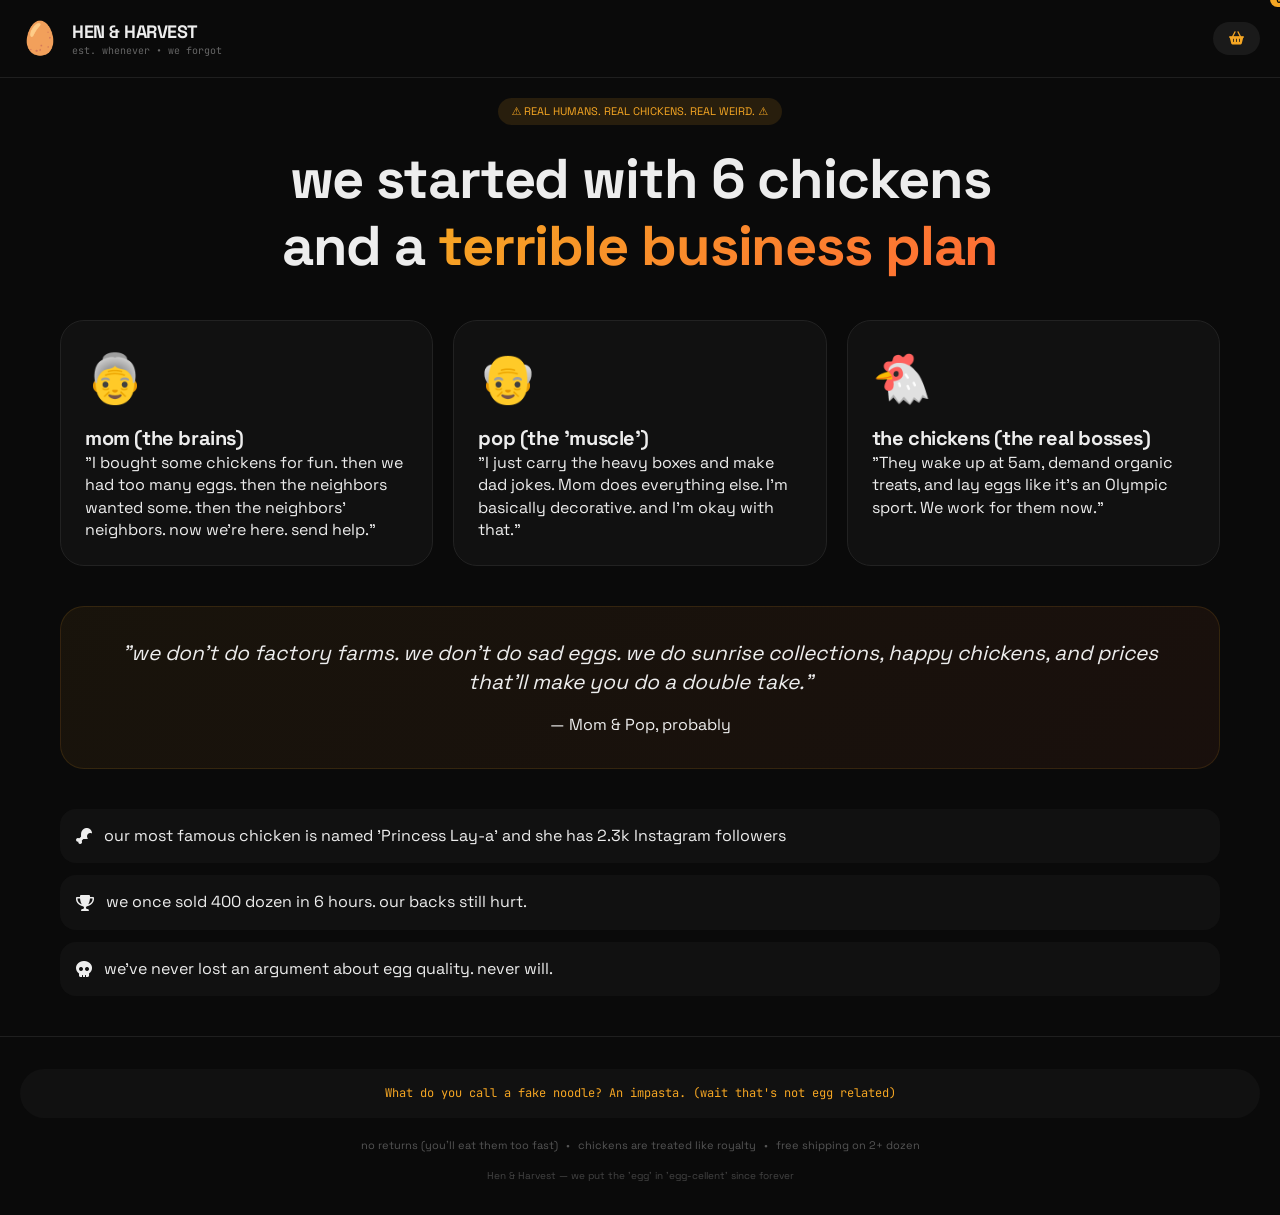
==== about.html @ dfcec2c1 "new interface, added lazy loading, new pages: contact, about-us, checkout" ====
<!DOCTYPE html>
<html lang="en">
<head>
  <meta charset="UTF-8">
  <meta name="viewport" content="width=device-width, initial-scale=1.0, viewport-fit=cover">
  <title>Hen & Harvest | our unhinged origin story</title>
  <link href="https://fonts.googleapis.com/css2?family=Space+Grotesk:wght@400;500;600;700&family=JetBrains+Mono:wght@400;600&display=swap" rel="stylesheet">
  <link rel="stylesheet" href="https://cdnjs.cloudflare.com/ajax/libs/font-awesome/6.0.0-beta3/css/all.min.css">
  <link rel="stylesheet" href="styles.css">
</head>
<body>
  <div class="bottom-nav">
    <a href="index.html" class="nav-item"><i class="fas fa-home"></i><span>eggs</span></a>
    <a href="about.html" class="nav-item active"><i class="fas fa-face-grin-tongue-squint"></i><span>story</span></a>
    <button class="nav-item cart-trigger" id="mobileCartTrigger"><i class="fas fa-basket-shopping"></i><span>cart</span><span class="cart-badge" id="mobileCartBadge">0</span></button>
    <a href="contact.html" class="nav-item"><i class="fas fa-message"></i><span>cluck</span></a>
  </div>

  <div class="header">
    <div class="logo-tag"><span class="logo-icon">🥚</span><div><div class="logo">HEN & HARVEST</div><div class="tagline">est. whenever • we forgot</div></div></div>
    <button class="cart-trigger desktop-cart-btn" id="desktopCartTrigger"><i class="fas fa-basket-shopping"></i><span class="cart-badge" id="desktopCartBadge">0</span></button>
  </div>

  <div class="about-container">
    <div class="about-hero">
      <div class="about-badge">⚠️ REAL HUMANS. REAL CHICKENS. REAL WEIRD. ⚠️</div>
      <h1>we started with 6 chickens<br>and a <span class="gradient-text">terrible business plan</span></h1>
    </div>

    <div class="story-grid">
      <div class="story-card">
        <div class="story-icon">👵</div>
        <h3>mom (the brains)</h3>
        <p>"I bought some chickens for fun. then we had too many eggs. then the neighbors wanted some. then the neighbors' neighbors. now we're here. send help."</p>
      </div>

      <div class="story-card">
        <div class="story-icon">👴</div>
        <h3>pop (the 'muscle')</h3>
        <p>"I just carry the heavy boxes and make dad jokes. Mom does everything else. I'm basically decorative. and I'm okay with that."</p>
      </div>

      <div class="story-card">
        <div class="story-icon">🐔</div>
        <h3>the chickens (the real bosses)</h3>
        <p>"They wake up at 5am, demand organic treats, and lay eggs like it's an Olympic sport. We work for them now."</p>
      </div>
    </div>

    <div class="manifesto">
      <div class="manifesto-quote">"we don't do factory farms. we don't do sad eggs. we do sunrise collections, happy chickens, and prices that'll make you do a double take."</div>
      <div class="manifesto-sign">— Mom & Pop, probably</div>
    </div>

    <div class="fun-section">
      <div class="fun-fact">
        <i class="fas fa-drumstick-bite"></i>
        <span>our most famous chicken is named 'Princess Lay-a' and she has 2.3k Instagram followers</span>
      </div>
      <div class="fun-fact">
        <i class="fas fa-trophy"></i>
        <span>we once sold 400 dozen in 6 hours. our backs still hurt.</span>
      </div>
      <div class="fun-fact">
        <i class="fas fa-skull"></i>
        <span>we've never lost an argument about egg quality. never will.</span>
      </div>
    </div>
  </div>

  <div class="footer">
    <div class="footer-joke" id="dadJoke">loading dad joke...</div>
    <div class="footer-links"><span>no returns (you'll eat them too fast)</span><span>•</span><span>chickens are treated like royalty</span><span>•</span><span>free shipping on 2+ dozen</span></div>
    <div class="copyright">Hen & Harvest — we put the 'egg' in 'egg-cellent' since forever</div>
  </div>

  <div class="cart-drawer" id="cartDrawer">
    <div class="cart-overlay" id="cartOverlay"></div>
    <div class="cart-content"><div class="cart-header"><h3><i class="fas fa-basket-shopping"></i> your egg basket</h3><button class="cart-close" id="closeCartBtn">&times;</button></div><div class="cart-items-list" id="cartItemsList"><div class="empty-cart">🐔 basket empty.</div></div><div class="cart-footer"><div class="cart-total" id="cartTotal">$0.00</div><a href="checkout.html" class="checkout-button">checkout →</a></div></div>
  </div>

  <script src="script.js"></script>
</body>
</html>
---- styles.css ----
/* RESET - everything starts here */
* {
  margin: 0;
  padding: 0;
  box-sizing: border-box;
}

body {
  font-family: 'Space Grotesk', system-ui, -apple-system, sans-serif;
  background: #0a0a0a;
  color: #ededed;
  padding-bottom: 70px;
  line-height: 1.4;
}

/* TYPOGRAPHY SYSTEM - one font to rule them all */
h1, h2, h3, h4, .logo {
  font-family: 'Space Grotesk', sans-serif;
  font-weight: 700;
  letter-spacing: -0.02em;
}

h1 { font-size: clamp(2rem, 8vw, 3.5rem); line-height: 1.2; }
h2 { font-size: clamp(1.5rem, 6vw, 2rem); }
h3 { font-size: 1.25rem; }

/* BOTTOM NAVIGATION - mobile first */
.bottom-nav {
  position: fixed;
  bottom: 0;
  left: 0;
  right: 0;
  background: #111111;
  display: flex;
  justify-content: space-around;
  padding: 10px 16px 20px;
  border-top: 1px solid #2a2a2a;
  z-index: 100;
  backdrop-filter: blur(10px);
  background: rgba(17, 17, 17, 0.95);
}

.nav-item {
  display: flex;
  flex-direction: column;
  align-items: center;
  gap: 4px;
  text-decoration: none;
  color: #666;
  font-size: 11px;
  font-weight: 600;
  background: none;
  border: none;
  cursor: pointer;
  transition: all 0.2s;
  position: relative;
}

.nav-item i { font-size: 22px; }
.nav-item.active { color: #f5a623; }
.cart-badge {
  position: absolute;
  top: -8px;
  right: -8px;
  background: #f5a623;
  color: #0a0a0a;
  font-size: 10px;
  font-weight: 700;
  padding: 2px 6px;
  border-radius: 20px;
  min-width: 18px;
  text-align: center;
}

/* HEADER */
.header {
  display: flex;
  justify-content: space-between;
  align-items: center;
  padding: 16px 20px;
  background: #0a0a0a;
  border-bottom: 1px solid #1f1f1f;
  position: sticky;
  top: 0;
  z-index: 90;
}

.logo-tag {
  display: flex;
  align-items: center;
  gap: 12px;
}
.logo-icon { font-size: 32px; }
.logo { font-size: 18px; font-weight: 800; letter-spacing: -0.5px; }
.tagline { font-size: 10px; color: #666; font-family: 'JetBrains Mono', monospace; }

.cart-trigger {
  background: #1a1a1a;
  border: none;
  padding: 10px 16px;
  border-radius: 40px;
  color: #f5a623;
  cursor: pointer;
  display: flex;
  align-items: center;
  gap: 8px;
  font-weight: 600;
  transition: all 0.2s;
}
.cart-trigger:hover { background: #2a2a2a; }

/* HERO - unhinged energy */
.hero {
  padding: 40px 20px;
  text-align: center;
  background: linear-gradient(135deg, #0f0f0f 0%, #1a1a1a 100%);
  border-bottom: 1px solid #2a2a2a;
}
.hero-badge {
  display: inline-block;
  background: #f5a62320;
  color: #f5a623;
  padding: 6px 14px;
  border-radius: 40px;
  font-size: 11px;
  font-weight: 600;
  margin-bottom: 20px;
  font-family: 'JetBrains Mono', monospace;
}
.strike {
  text-decoration: line-through;
  color: #444;
  font-size: 0.9em;
}
.gradient-text {
  background: linear-gradient(135deg, #f5a623, #ff6b35);
  -webkit-background-clip: text;
  background-clip: text;
  color: transparent;
}
.hero-sub {
  color: #888;
  max-width: 500px;
  margin: 20px auto;
  font-size: 1rem;
}
.price-claim {
  background: #f5a62310;
  border: 1px solid #f5a62330;
  display: inline-block;
  padding: 8px 20px;
  border-radius: 60px;
  font-size: 13px;
  font-weight: 600;
  font-family: 'JetBrains Mono', monospace;
}

/* SECTION HEADER */
.section-header {
  padding: 40px 20px 20px;
  text-align: center;
}
.section-header h2 { margin-bottom: 8px; }
.section-header p { color: #666; font-size: 14px; }

/* PRODUCT GRID */
.egg-grid {
  display: grid;
  grid-template-columns: repeat(auto-fill, minmax(160px, 1fr));
  gap: 16px;
  padding: 0 20px 40px;
}
.egg-card {
  background: #111111;
  border: 1px solid #222;
  border-radius: 20px;
  overflow: hidden;
  transition: all 0.2s;
}
.egg-card:active { transform: scale(0.98); }
.egg-graphic {
  background: #1a1a1a;
  text-align: center;
  padding: 24px;
  font-size: 48px;
}
.egg-info { padding: 16px; }
.egg-size { font-size: 20px; font-weight: 700; margin-bottom: 4px; }
.egg-price { font-size: 24px; font-weight: 800; color: #f5a623; margin: 8px 0; }
.egg-price small { font-size: 12px; color: #666; font-weight: 400; }
.fresh-tag {
  font-size: 11px;
  color: #4ade80;
  background: #4ade8020;
  display: inline-block;
  padding: 4px 10px;
  border-radius: 20px;
  margin-bottom: 12px;
}
.add-btn {
  width: 100%;
  background: #f5a623;
  border: none;
  padding: 12px;
  border-radius: 40px;
  font-weight: 700;
  font-size: 14px;
  cursor: pointer;
  transition: all 0.2s;
  color: #0a0a0a;
  font-family: inherit;
}
.add-btn:hover { background: #ffb347; transform: scale(0.97); }

/* CART DRAWER */
.cart-drawer {
  position: fixed;
  top: 0;
  right: 0;
  bottom: 0;
  left: 0;
  z-index: 200;
  visibility: hidden;
  pointer-events: none;
}
.cart-drawer.open {
  visibility: visible;
  pointer-events: auto;
}
.cart-overlay {
  position: absolute;
  top: 0;
  left: 0;
  right: 0;
  bottom: 0;
  background: rgba(0,0,0,0.8);
  opacity: 0;
  transition: opacity 0.3s;
}
.cart-drawer.open .cart-overlay { opacity: 1; }
.cart-content {
  position: absolute;
  bottom: 0;
  left: 0;
  right: 0;
  background: #111111;
  border-radius: 24px 24px 0 0;
  max-height: 80vh;
  display: flex;
  flex-direction: column;
  transform: translateY(100%);
  transition: transform 0.3s;
}
.cart-drawer.open .cart-content { transform: translateY(0); }
.cart-header {
  display: flex;
  justify-content: space-between;
  align-items: center;
  padding: 20px;
  border-bottom: 1px solid #222;
}
.cart-close {
  background: none;
  border: none;
  font-size: 28px;
  cursor: pointer;
  color: #888;
}
.cart-items-list {
  flex: 1;
  overflow-y: auto;
  padding: 16px;
  min-height: 200px;
}
.cart-item {
  display: flex;
  justify-content: space-between;
  align-items: center;
  padding: 12px;
  background: #1a1a1a;
  border-radius: 16px;
  margin-bottom: 8px;
}
.cart-item-info h4 { font-size: 16px; margin-bottom: 4px; }
.cart-item-info p { font-size: 12px; color: #888; }
.cart-item-actions { display: flex; gap: 8px; align-items: center; }
.cart-item-actions button {
  background: #2a2a2a;
  border: none;
  width: 32px;
  height: 32px;
  border-radius: 30px;
  font-size: 18px;
  cursor: pointer;
  color: #f5a623;
}
.cart-footer {
  padding: 20px;
  border-top: 1px solid #222;
}
.cart-total { font-size: 24px; font-weight: 800; margin-bottom: 16px; }
.checkout-button {
  display: block;
  background: #f5a623;
  color: #0a0a0a;
  text-align: center;
  padding: 16px;
  border-radius: 60px;
  text-decoration: none;
  font-weight: 700;
}

/* ABOUT PAGE */
.about-container { padding: 20px; }
.about-hero { text-align: center; margin-bottom: 40px; }
.about-badge {
  display: inline-block;
  background: #f5a62320;
  color: #f5a623;
  padding: 6px 14px;
  border-radius: 40px;
  font-size: 11px;
  margin-bottom: 20px;
}
.story-grid {
  display: grid;
  grid-template-columns: 1fr;
  gap: 20px;
  margin-bottom: 40px;
}
.story-card {
  background: #111;
  padding: 24px;
  border-radius: 24px;
  border: 1px solid #222;
}
.story-icon { font-size: 48px; margin-bottom: 12px; }
.manifesto {
  background: linear-gradient(135deg, #f5a62310, #ff6b3510);
  padding: 32px;
  border-radius: 24px;
  text-align: center;
  margin-bottom: 40px;
  border: 1px solid #f5a62320;
}
.manifesto-quote { font-size: 1.3rem; font-style: italic; margin-bottom: 16px; }
.fun-section { display: flex; flex-direction: column; gap: 12px; }
.fun-fact {
  background: #111;
  padding: 16px;
  border-radius: 16px;
  display: flex;
  align-items: center;
  gap: 12px;
}

/* CONTACT PAGE */
.contact-container { padding: 20px; }
.contact-header { text-align: center; margin-bottom: 32px; }
.contact-badge {
  display: inline-block;
  background: #f5a62320;
  color: #f5a623;
  padding: 6px 14px;
  border-radius: 40px;
  font-size: 11px;
  margin-bottom: 20px;
}
.contact-cards { display: flex; flex-direction: column; gap: 12px; margin-bottom: 24px; }
.contact-card {
  background: #111;
  padding: 16px;
  border-radius: 20px;
  display: flex;
  gap: 16px;
  align-items: center;
}
.contact-card i { font-size: 28px; color: #f5a623; }
.contact-card a { color: #f5a623; text-decoration: none; }
.contact-form-wrapper {
  background: #111;
  padding: 24px;
  border-radius: 24px;
}
.contact-form-wrapper input, .contact-form-wrapper select, .contact-form-wrapper textarea {
  width: 100%;
  padding: 14px;
  margin-bottom: 12px;
  background: #1a1a1a;
  border: 1px solid #2a2a2a;
  border-radius: 16px;
  color: #ededed;
  font-family: inherit;
  font-size: 14px;
}
.submit-btn {
  background: #f5a623;
  color: #0a0a0a;
  padding: 14px;
  border: none;
  border-radius: 60px;
  font-weight: 700;
  cursor: pointer;
  width: 100%;
}

/* CHECKOUT PAGE */
.checkout-container { padding: 20px; }
.checkout-header { text-align: center; margin-bottom: 32px; }
.checkout-badge {
  display: inline-block;
  background: #f5a62320;
  color: #f5a623;
  padding: 6px 14px;
  border-radius: 40px;
  font-size: 11px;
  margin-bottom: 20px;
}
.checkout-grid { display: flex; flex-direction: column; gap: 20px; }
.order-review, .payment-section {
  background: #111;
  padding: 24px;
  border-radius: 24px;
}
.checkout-items { margin: 16px 0; }
.checkout-item {
  display: flex;
  justify-content: space-between;
  padding: 12px 0;
  border-bottom: 1px solid #222;
}
.checkout-total { font-size: 28px; font-weight: 800; margin: 16px 0; }
.payment-section input {
  width: 100%;
  padding: 14px;
  margin-bottom: 12px;
  background: #1a1a1a;
  border: 1px solid #2a2a2a;
  border-radius: 16px;
  color: #ededed;
  font-family: inherit;
}
.row-2 { display: grid; grid-template-columns: 1fr 1fr; gap: 12px; }
.payment-icons { display: flex; gap: 12px; margin-bottom: 16px; font-size: 28px; color: #888; }
.purchase-btn {
  background: #f5a623;
  color: #0a0a0a;
  padding: 16px;
  border: none;
  border-radius: 60px;
  font-weight: 700;
  font-size: 16px;
  cursor: pointer;
  width: 100%;
  margin-top: 8px;
}

/* FOOTER */
.footer {
  padding: 32px 20px;
  text-align: center;
  border-top: 1px solid #1f1f1f;
  margin-top: 20px;
}
.footer-joke {
  background: #111;
  padding: 16px;
  border-radius: 60px;
  font-family: 'JetBrains Mono', monospace;
  font-size: 12px;
  margin-bottom: 20px;
  color: #f5a623;
}
.footer-links {
  display: flex;
  flex-wrap: wrap;
  justify-content: center;
  gap: 8px;
  font-size: 11px;
  color: #555;
  margin-bottom: 16px;
}
.copyright { font-size: 10px; color: #444; }

/* TOASTS */
.side-confirmation, .success-toast {
  position: fixed;
  bottom: 90px;
  left: 20px;
  right: 20px;
  background: #2a2a2a;
  border: 1px solid #f5a623;
  color: #f5a623;
  padding: 14px 20px;
  border-radius: 60px;
  text-align: center;
  z-index: 300;
  animation: slideUp 0.3s ease;
  font-weight: 500;
}
@keyframes slideUp {
  from { transform: translateY(100px); opacity: 0; }
  to { transform: translateY(0); opacity: 1; }
}

.empty-cart { text-align: center; padding: 40px; color: #666; }

/* DESKTOP */
@media (min-width: 768px) {
  body { padding-bottom: 0; }
  .bottom-nav { display: none; }
  .egg-grid { grid-template-columns: repeat(auto-fill, minmax(220px, 1fr)); gap: 24px; max-width: 1200px; margin: 0 auto; }
  .container, .about-container, .contact-container, .checkout-container { max-width: 1200px; margin: 0 auto; }
  .story-grid { grid-template-columns: repeat(3, 1fr); }
  .contact-cards { display: grid; grid-template-columns: repeat(2, 1fr); }
  .checkout-grid { flex-direction: row; gap: 32px; }
  .order-review, .payment-section { flex: 1; }
  .cart-content { right: auto; left: auto; width: 400px; border-radius: 24px; bottom: auto; top: 50%; transform: translateY(-50%) translateX(100%); }
  .cart-drawer.open .cart-content { transform: translateY(-50%) translateX(0); }
}
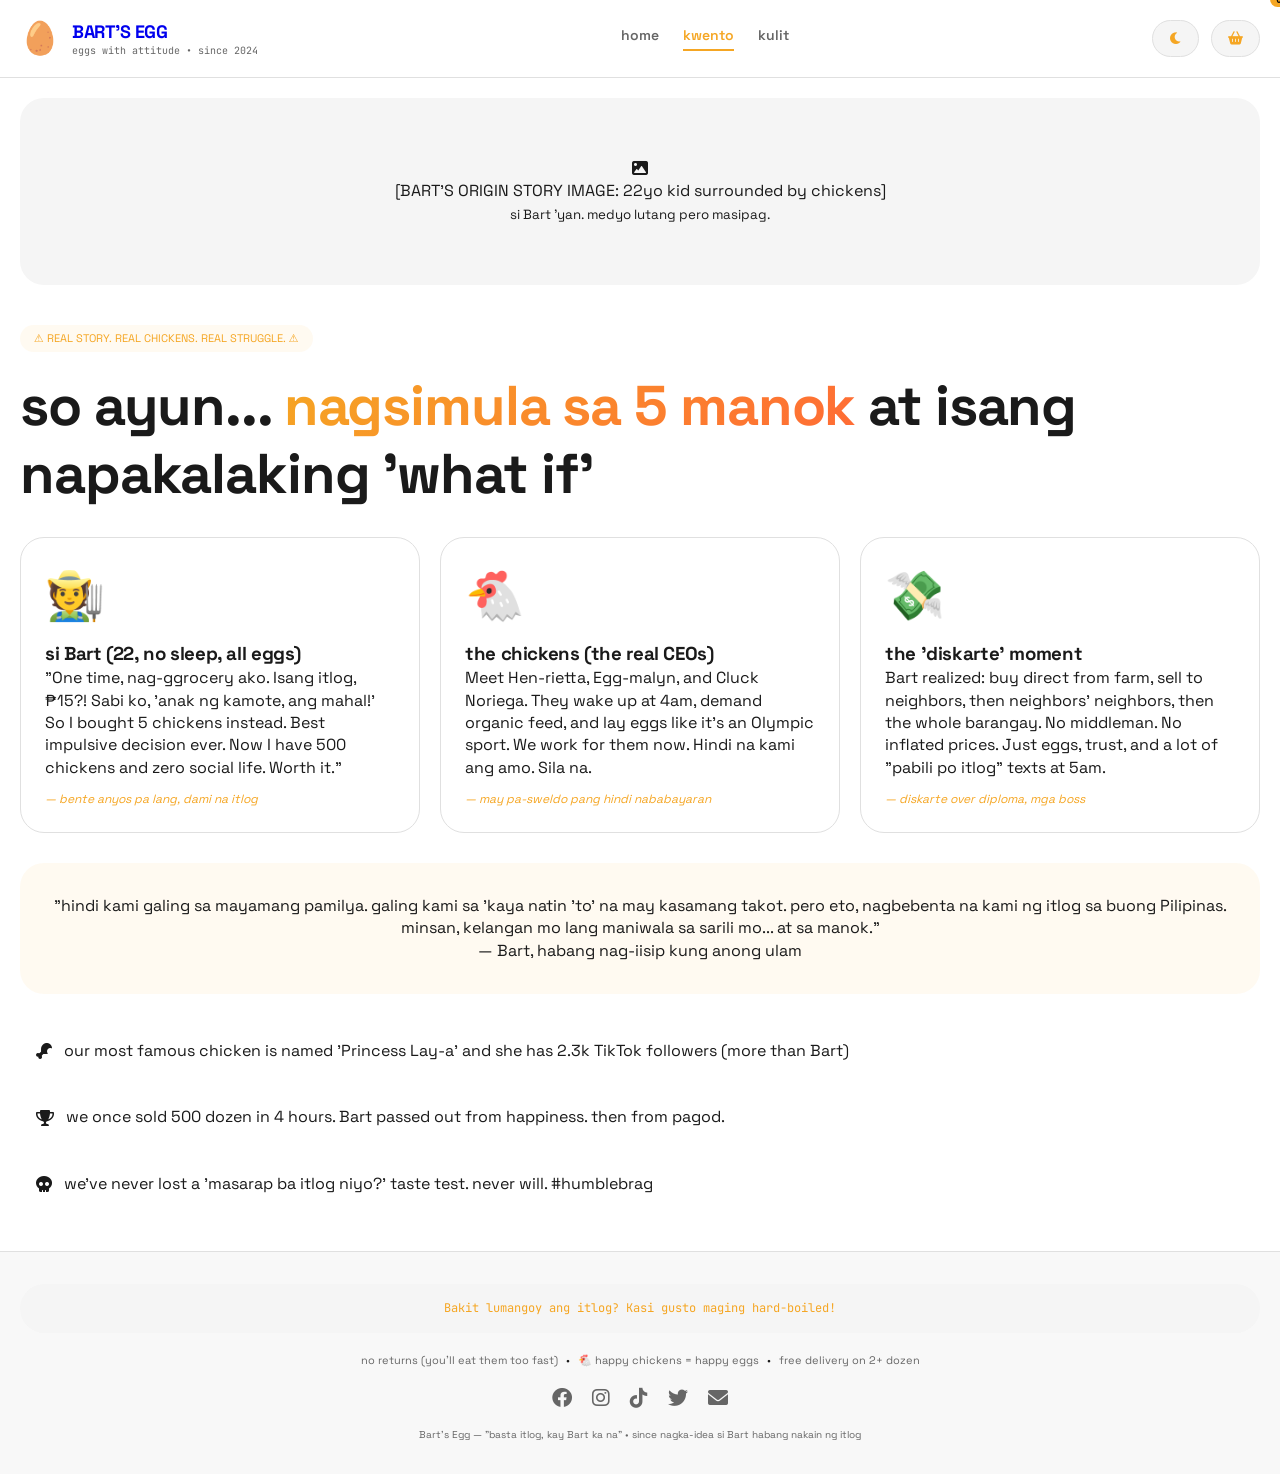
==== commit b5a8b236: "mroe changes" ====
--- a/about.html
+++ b/about.html
@@ -3,81 +3,107 @@
 <head>
   <meta charset="UTF-8">
   <meta name="viewport" content="width=device-width, initial-scale=1.0, viewport-fit=cover">
-  <title>Hen & Harvest | our unhinged origin story</title>
+  <title>Bart's Egg | the kwento behind the egg</title>
   <link href="https://fonts.googleapis.com/css2?family=Space+Grotesk:wght@400;500;600;700&family=JetBrains+Mono:wght@400;600&display=swap" rel="stylesheet">
   <link rel="stylesheet" href="https://cdnjs.cloudflare.com/ajax/libs/font-awesome/6.0.0-beta3/css/all.min.css">
   <link rel="stylesheet" href="styles.css">
 </head>
-<body>
+<body data-theme="light">
+  <!-- mobile bottom nav -->
   <div class="bottom-nav">
     <a href="index.html" class="nav-item"><i class="fas fa-home"></i><span>eggs</span></a>
-    <a href="about.html" class="nav-item active"><i class="fas fa-face-grin-tongue-squint"></i><span>story</span></a>
+    <a href="about.html" class="nav-item active"><i class="fas fa-face-grin-tongue-squint"></i><span>kwento</span></a>
     <button class="nav-item cart-trigger" id="mobileCartTrigger"><i class="fas fa-basket-shopping"></i><span>cart</span><span class="cart-badge" id="mobileCartBadge">0</span></button>
-    <a href="contact.html" class="nav-item"><i class="fas fa-message"></i><span>cluck</span></a>
+    <a href="contact.html" class="nav-item"><i class="fas fa-message"></i><span>kulit</span></a>
   </div>
 
+  <!-- header with working links -->
   <div class="header">
-    <div class="logo-tag"><span class="logo-icon">🥚</span><div><div class="logo">HEN & HARVEST</div><div class="tagline">est. whenever • we forgot</div></div></div>
-    <button class="cart-trigger desktop-cart-btn" id="desktopCartTrigger"><i class="fas fa-basket-shopping"></i><span class="cart-badge" id="desktopCartBadge">0</span></button>
+    <a href="index.html" class="logo-tag" style="text-decoration: none;">
+      <span class="logo-icon">🥚</span>
+      <div><div class="logo">BART'S EGG</div><div class="tagline">eggs with attitude • since 2024</div></div>
+    </a>
+    <div class="header-links">
+      <a href="index.html" class="header-link">home</a>
+      <a href="about.html" class="header-link active">kwento</a>
+      <a href="contact.html" class="header-link">kulit</a>
+    </div>
+    <div style="display: flex; gap: 12px;">
+      <button class="theme-toggle" id="themeToggle"><i class="fas fa-moon"></i></button>
+      <button class="cart-trigger desktop-cart-btn" id="desktopCartTrigger"><i class="fas fa-basket-shopping"></i><span class="cart-badge" id="desktopCartBadge">0</span></button>
+    </div>
+  </div>
+
+  <!-- about hero with placeholder -->
+  <div class="about-hero">
+    <div class="about-image-placeholder" loading="lazy">
+      <i class="fas fa-image"></i>
+      <p>[BART'S ORIGIN STORY IMAGE: 22yo kid surrounded by chickens]</p>
+      <small>si Bart 'yan. medyo lutang pero masipag.</small>
+    </div>
   </div>
 
   <div class="about-container">
-    <div class="about-hero">
-      <div class="about-badge">⚠️ REAL HUMANS. REAL CHICKENS. REAL WEIRD. ⚠️</div>
-      <h1>we started with 6 chickens<br>and a <span class="gradient-text">terrible business plan</span></h1>
-    </div>
+    <div class="about-badge">⚠️ REAL STORY. REAL CHICKENS. REAL STRUGGLE. ⚠️</div>
+    <h1 class="about-title">so ayun... <span class="gradient-text">nagsimula sa 5 manok</span> at isang napakalaking 'what if'</h1>
 
     <div class="story-grid">
       <div class="story-card">
-        <div class="story-icon">👵</div>
-        <h3>mom (the brains)</h3>
-        <p>"I bought some chickens for fun. then we had too many eggs. then the neighbors wanted some. then the neighbors' neighbors. now we're here. send help."</p>
-      </div>
-
-      <div class="story-card">
-        <div class="story-icon">👴</div>
-        <h3>pop (the 'muscle')</h3>
-        <p>"I just carry the heavy boxes and make dad jokes. Mom does everything else. I'm basically decorative. and I'm okay with that."</p>
+        <div class="story-icon">🧑‍🌾</div>
+        <h3>si Bart (22, no sleep, all eggs)</h3>
+        <p>"One time, nag-ggrocery ako. Isang itlog, ₱15?! Sabi ko, 'anak ng kamote, ang mahal!' So I bought 5 chickens instead. Best impulsive decision ever. Now I have 500 chickens and zero social life. Worth it."</p>
+        <div class="pinoy-humor">— bente anyos pa lang, dami na itlog</div>
       </div>
 
       <div class="story-card">
         <div class="story-icon">🐔</div>
-        <h3>the chickens (the real bosses)</h3>
-        <p>"They wake up at 5am, demand organic treats, and lay eggs like it's an Olympic sport. We work for them now."</p>
+        <h3>the chickens (the real CEOs)</h3>
+        <p>Meet Hen-rietta, Egg-malyn, and Cluck Noriega. They wake up at 4am, demand organic feed, and lay eggs like it's an Olympic sport. We work for them now. Hindi na kami ang amo. Sila na.</p>
+        <div class="pinoy-humor">— may pa-sweldo pang hindi nababayaran</div>
+      </div>
+
+      <div class="story-card">
+        <div class="story-icon">💸</div>
+        <h3>the 'diskarte' moment</h3>
+        <p>Bart realized: buy direct from farm, sell to neighbors, then neighbors' neighbors, then the whole barangay. No middleman. No inflated prices. Just eggs, trust, and a lot of "pabili po itlog" texts at 5am.</p>
+        <div class="pinoy-humor">— diskarte over diploma, mga boss</div>
       </div>
     </div>
 
     <div class="manifesto">
-      <div class="manifesto-quote">"we don't do factory farms. we don't do sad eggs. we do sunrise collections, happy chickens, and prices that'll make you do a double take."</div>
-      <div class="manifesto-sign">— Mom & Pop, probably</div>
+      <div class="manifesto-quote">"hindi kami galing sa mayamang pamilya. galing kami sa 'kaya natin 'to' na may kasamang takot. pero eto, nagbebenta na kami ng itlog sa buong Pilipinas. minsan, kelangan mo lang maniwala sa sarili mo... at sa manok."</div>
+      <div class="manifesto-sign">— Bart, habang nag-iisip kung anong ulam</div>
     </div>
 
     <div class="fun-section">
-      <div class="fun-fact">
-        <i class="fas fa-drumstick-bite"></i>
-        <span>our most famous chicken is named 'Princess Lay-a' and she has 2.3k Instagram followers</span>
-      </div>
-      <div class="fun-fact">
-        <i class="fas fa-trophy"></i>
-        <span>we once sold 400 dozen in 6 hours. our backs still hurt.</span>
-      </div>
-      <div class="fun-fact">
-        <i class="fas fa-skull"></i>
-        <span>we've never lost an argument about egg quality. never will.</span>
-      </div>
+      <div class="fun-fact"><i class="fas fa-drumstick-bite"></i><span>our most famous chicken is named 'Princess Lay-a' and she has 2.3k TikTok followers (more than Bart)</span></div>
+      <div class="fun-fact"><i class="fas fa-trophy"></i><span>we once sold 500 dozen in 4 hours. Bart passed out from happiness. then from pagod.</span></div>
+      <div class="fun-fact"><i class="fas fa-skull"></i><span>we've never lost a 'masarap ba itlog niyo?' taste test. never will. #humblebrag</span></div>
     </div>
   </div>
 
+  <!-- footer with working social links -->
   <div class="footer">
     <div class="footer-joke" id="dadJoke">loading dad joke...</div>
-    <div class="footer-links"><span>no returns (you'll eat them too fast)</span><span>•</span><span>chickens are treated like royalty</span><span>•</span><span>free shipping on 2+ dozen</span></div>
-    <div class="copyright">Hen & Harvest — we put the 'egg' in 'egg-cellent' since forever</div>
+    <div class="footer-links">
+      <a href="#" class="footer-link">no returns (you'll eat them too fast)</a>
+      <span>•</span>
+      <a href="#" class="footer-link">🐔 happy chickens = happy eggs</a>
+      <span>•</span>
+      <a href="#" class="footer-link">free delivery on 2+ dozen</a>
+    </div>
+    <div class="social-icons">
+      <a href="https://facebook.com" target="_blank"><i class="fab fa-facebook"></i></a>
+      <a href="https://instagram.com" target="_blank"><i class="fab fa-instagram"></i></a>
+      <a href="https://tiktok.com" target="_blank"><i class="fab fa-tiktok"></i></a>
+      <a href="https://twitter.com" target="_blank"><i class="fab fa-twitter"></i></a>
+      <a href="mailto:hello@bartsegg.com"><i class="fas fa-envelope"></i></a>
+    </div>
+    <div class="copyright"><a href="index.html" style="color: inherit; text-decoration: none;">Bart's Egg</a> — "basta itlog, kay Bart ka na" • since nagka-idea si Bart habang nakain ng itlog</div>
   </div>
 
-  <div class="cart-drawer" id="cartDrawer">
-    <div class="cart-overlay" id="cartOverlay"></div>
-    <div class="cart-content"><div class="cart-header"><h3><i class="fas fa-basket-shopping"></i> your egg basket</h3><button class="cart-close" id="closeCartBtn">&times;</button></div><div class="cart-items-list" id="cartItemsList"><div class="empty-cart">🐔 basket empty.</div></div><div class="cart-footer"><div class="cart-total" id="cartTotal">$0.00</div><a href="checkout.html" class="checkout-button">checkout →</a></div></div>
-  </div>
+  <!-- cart drawer -->
+  <div class="cart-drawer" id="cartDrawer"><div class="cart-overlay" id="cartOverlay"></div><div class="cart-content"><div class="cart-header"><h3><i class="fas fa-basket-shopping"></i> your egg basket</h3><button class="cart-close" id="closeCartBtn">&times;</button></div><div class="cart-items-list" id="cartItemsList"><div class="empty-cart">🐔 basket empty.</div></div><div class="cart-footer"><div class="cart-total" id="cartTotal">₱0.00</div><a href="checkout.html" class="checkout-button">checkout →</a></div></div></div>
 
   <script src="script.js"></script>
 </body>
--- a/styles.css
+++ b/styles.css
@@ -1,68 +1,88 @@
-/* RESET - everything starts here */
+/* RESET & VARIABLES */
 * {
   margin: 0;
   padding: 0;
   box-sizing: border-box;
 }
 
+:root {
+  --bg-primary: #ffffff;
+  --bg-secondary: #f5f5f5;
+  --bg-card: #ffffff;
+  --text-primary: #1a1a1a;
+  --text-secondary: #666666;
+  --border: #e0e0e0;
+  --accent: #f5a623;
+  --accent-hover: #ffb347;
+  --accent-bg: #f5a62310;
+  --header-bg: #ffffff;
+  --footer-bg: #f8f8f8;
+  --hero-bg: linear-gradient(135deg, #fafafa 0%, #f0f0f0 100%);
+}
+
+[data-theme="dark"] {
+  --bg-primary: #0a0a0a;
+  --bg-secondary: #111111;
+  --bg-card: #1a1a1a;
+  --text-primary: #ededed;
+  --text-secondary: #888888;
+  --border: #2a2a2a;
+  --accent: #f5a623;
+  --accent-hover: #ffb347;
+  --accent-bg: #f5a62320;
+  --header-bg: #0a0a0a;
+  --footer-bg: #0f0f0f;
+  --hero-bg: linear-gradient(135deg, #0f0f0f 0%, #1a1a1a 100%);
+}
+
 body {
-  font-family: 'Space Grotesk', system-ui, -apple-system, sans-serif;
-  background: #0a0a0a;
-  color: #ededed;
+  font-family: 'Space Grotesk', system-ui, sans-serif;
+  background: var(--bg-primary);
+  color: var(--text-primary);
   padding-bottom: 70px;
   line-height: 1.4;
-}
-
-/* TYPOGRAPHY SYSTEM - one font to rule them all */
-h1, h2, h3, h4, .logo {
-  font-family: 'Space Grotesk', sans-serif;
-  font-weight: 700;
-  letter-spacing: -0.02em;
-}
-
+  transition: background 0.3s, color 0.3s;
+}
+
+/* TYPOGRAPHY */
+h1, h2, h3, h4, .logo { font-weight: 700; letter-spacing: -0.02em; }
 h1 { font-size: clamp(2rem, 8vw, 3.5rem); line-height: 1.2; }
 h2 { font-size: clamp(1.5rem, 6vw, 2rem); }
-h3 { font-size: 1.25rem; }
-
-/* BOTTOM NAVIGATION - mobile first */
+
+/* BOTTOM NAV */
 .bottom-nav {
   position: fixed;
   bottom: 0;
   left: 0;
   right: 0;
-  background: #111111;
+  background: var(--bg-secondary);
   display: flex;
   justify-content: space-around;
   padding: 10px 16px 20px;
-  border-top: 1px solid #2a2a2a;
+  border-top: 1px solid var(--border);
   z-index: 100;
-  backdrop-filter: blur(10px);
-  background: rgba(17, 17, 17, 0.95);
-}
-
+}
 .nav-item {
   display: flex;
   flex-direction: column;
   align-items: center;
   gap: 4px;
   text-decoration: none;
-  color: #666;
+  color: var(--text-secondary);
   font-size: 11px;
   font-weight: 600;
   background: none;
   border: none;
   cursor: pointer;
-  transition: all 0.2s;
   position: relative;
 }
-
 .nav-item i { font-size: 22px; }
-.nav-item.active { color: #f5a623; }
+.nav-item.active { color: var(--accent); }
 .cart-badge {
   position: absolute;
   top: -8px;
   right: -8px;
-  background: #f5a623;
+  background: var(--accent);
   color: #0a0a0a;
   font-size: 10px;
   font-weight: 700;
@@ -72,98 +92,95 @@
   text-align: center;
 }
 
-/* HEADER */
+/* HEADER WITH LINKS */
 .header {
   display: flex;
   justify-content: space-between;
   align-items: center;
   padding: 16px 20px;
-  background: #0a0a0a;
-  border-bottom: 1px solid #1f1f1f;
+  background: var(--header-bg);
+  border-bottom: 1px solid var(--border);
   position: sticky;
   top: 0;
   z-index: 90;
-}
-
+  flex-wrap: wrap;
+  gap: 12px;
+}
 .logo-tag {
   display: flex;
   align-items: center;
   gap: 12px;
+  cursor: pointer;
 }
 .logo-icon { font-size: 32px; }
 .logo { font-size: 18px; font-weight: 800; letter-spacing: -0.5px; }
-.tagline { font-size: 10px; color: #666; font-family: 'JetBrains Mono', monospace; }
-
-.cart-trigger {
-  background: #1a1a1a;
-  border: none;
+.tagline { font-size: 10px; color: var(--text-secondary); font-family: 'JetBrains Mono', monospace; }
+.header-links {
+  display: flex;
+  gap: 24px;
+}
+.header-link {
+  text-decoration: none;
+  color: var(--text-secondary);
+  font-weight: 600;
+  font-size: 14px;
+  transition: 0.2s;
+}
+.header-link:hover { color: var(--accent); }
+.header-link.active {
+  color: var(--accent);
+  border-bottom: 2px solid var(--accent);
+  padding-bottom: 4px;
+}
+.theme-toggle, .cart-trigger {
+  background: var(--bg-secondary);
+  border: 1px solid var(--border);
   padding: 10px 16px;
   border-radius: 40px;
-  color: #f5a623;
-  cursor: pointer;
-  display: flex;
-  align-items: center;
-  gap: 8px;
-  font-weight: 600;
+  color: var(--accent);
+  cursor: pointer;
   transition: all 0.2s;
 }
-.cart-trigger:hover { background: #2a2a2a; }
-
-/* HERO - unhinged energy */
-.hero {
-  padding: 40px 20px;
-  text-align: center;
-  background: linear-gradient(135deg, #0f0f0f 0%, #1a1a1a 100%);
-  border-bottom: 1px solid #2a2a2a;
+
+/* HERO */
+.hero { padding: 20px; background: var(--hero-bg); }
+.hero-image-placeholder {
+  background: var(--bg-secondary);
+  border-radius: 24px;
+  padding: 60px 20px;
+  text-align: center;
+  border: 1px dashed var(--border);
+  margin-bottom: 24px;
 }
 .hero-badge {
   display: inline-block;
-  background: #f5a62320;
-  color: #f5a623;
+  background: var(--accent-bg);
+  color: var(--accent);
   padding: 6px 14px;
   border-radius: 40px;
   font-size: 11px;
   font-weight: 600;
   margin-bottom: 20px;
-  font-family: 'JetBrains Mono', monospace;
-}
-.strike {
-  text-decoration: line-through;
-  color: #444;
-  font-size: 0.9em;
-}
+}
+.strike { text-decoration: line-through; color: var(--text-secondary); }
 .gradient-text {
-  background: linear-gradient(135deg, #f5a623, #ff6b35);
+  background: linear-gradient(135deg, var(--accent), #ff6b35);
   -webkit-background-clip: text;
   background-clip: text;
   color: transparent;
 }
-.hero-sub {
-  color: #888;
-  max-width: 500px;
-  margin: 20px auto;
-  font-size: 1rem;
-}
 .price-claim {
-  background: #f5a62310;
-  border: 1px solid #f5a62330;
+  background: var(--accent-bg);
+  border: 1px solid var(--accent);
   display: inline-block;
   padding: 8px 20px;
   border-radius: 60px;
   font-size: 13px;
   font-weight: 600;
-  font-family: 'JetBrains Mono', monospace;
-}
-
-/* SECTION HEADER */
-.section-header {
-  padding: 40px 20px 20px;
-  text-align: center;
-}
-.section-header h2 { margin-bottom: 8px; }
-.section-header p { color: #666; font-size: 14px; }
+}
 
 /* PRODUCT GRID */
+.section-header { padding: 40px 20px 20px; text-align: center; }
 .egg-grid {
   display: grid;
   grid-template-columns: repeat(auto-fill, minmax(160px, 1fr));
@@ -171,23 +188,20 @@
   padding: 0 20px 40px;
 }
 .egg-card {
-  background: #111111;
-  border: 1px solid #222;
+  background: var(--bg-card);
+  border: 1px solid var(--border);
   border-radius: 20px;
   overflow: hidden;
-  transition: all 0.2s;
-}
-.egg-card:active { transform: scale(0.98); }
+}
 .egg-graphic {
-  background: #1a1a1a;
+  background: var(--bg-secondary);
   text-align: center;
   padding: 24px;
   font-size: 48px;
 }
 .egg-info { padding: 16px; }
-.egg-size { font-size: 20px; font-weight: 700; margin-bottom: 4px; }
-.egg-price { font-size: 24px; font-weight: 800; color: #f5a623; margin: 8px 0; }
-.egg-price small { font-size: 12px; color: #666; font-weight: 400; }
+.egg-size { font-size: 20px; font-weight: 700; }
+.egg-price { font-size: 24px; font-weight: 800; color: var(--accent); margin: 8px 0; }
 .fresh-tag {
   font-size: 11px;
   color: #4ade80;
@@ -199,18 +213,14 @@
 }
 .add-btn {
   width: 100%;
-  background: #f5a623;
+  background: var(--accent);
   border: none;
   padding: 12px;
   border-radius: 40px;
   font-weight: 700;
-  font-size: 14px;
-  cursor: pointer;
-  transition: all 0.2s;
+  cursor: pointer;
   color: #0a0a0a;
-  font-family: inherit;
-}
-.add-btn:hover { background: #ffb347; transform: scale(0.97); }
+}
 
 /* CART DRAWER */
 .cart-drawer {
@@ -223,10 +233,7 @@
   visibility: hidden;
   pointer-events: none;
 }
-.cart-drawer.open {
-  visibility: visible;
-  pointer-events: auto;
-}
+.cart-drawer.open { visibility: visible; pointer-events: auto; }
 .cart-overlay {
   position: absolute;
   top: 0;
@@ -243,7 +250,7 @@
   bottom: 0;
   left: 0;
   right: 0;
-  background: #111111;
+  background: var(--bg-primary);
   border-radius: 24px 24px 0 0;
   max-height: 80vh;
   display: flex;
@@ -252,56 +259,31 @@
   transition: transform 0.3s;
 }
 .cart-drawer.open .cart-content { transform: translateY(0); }
-.cart-header {
-  display: flex;
-  justify-content: space-between;
-  align-items: center;
-  padding: 20px;
-  border-bottom: 1px solid #222;
-}
-.cart-close {
-  background: none;
-  border: none;
-  font-size: 28px;
-  cursor: pointer;
-  color: #888;
-}
-.cart-items-list {
-  flex: 1;
-  overflow-y: auto;
-  padding: 16px;
-  min-height: 200px;
-}
+.cart-header { display: flex; justify-content: space-between; padding: 20px; border-bottom: 1px solid var(--border); }
+.cart-items-list { flex: 1; overflow-y: auto; padding: 16px; }
 .cart-item {
   display: flex;
   justify-content: space-between;
   align-items: center;
   padding: 12px;
-  background: #1a1a1a;
+  background: var(--bg-secondary);
   border-radius: 16px;
   margin-bottom: 8px;
 }
-.cart-item-info h4 { font-size: 16px; margin-bottom: 4px; }
-.cart-item-info p { font-size: 12px; color: #888; }
-.cart-item-actions { display: flex; gap: 8px; align-items: center; }
+.cart-item-actions { display: flex; gap: 8px; }
 .cart-item-actions button {
-  background: #2a2a2a;
+  background: var(--border);
   border: none;
   width: 32px;
   height: 32px;
   border-radius: 30px;
-  font-size: 18px;
-  cursor: pointer;
-  color: #f5a623;
-}
-.cart-footer {
-  padding: 20px;
-  border-top: 1px solid #222;
-}
+  cursor: pointer;
+}
+.cart-footer { padding: 20px; border-top: 1px solid var(--border); }
 .cart-total { font-size: 24px; font-weight: 800; margin-bottom: 16px; }
 .checkout-button {
   display: block;
-  background: #f5a623;
+  background: var(--accent);
   color: #0a0a0a;
   text-align: center;
   padding: 16px;
@@ -311,12 +293,18 @@
 }
 
 /* ABOUT PAGE */
+.about-hero { padding: 20px; }
+.about-image-placeholder {
+  background: var(--bg-secondary);
+  border-radius: 24px;
+  padding: 60px 20px;
+  text-align: center;
+}
 .about-container { padding: 20px; }
-.about-hero { text-align: center; margin-bottom: 40px; }
 .about-badge {
   display: inline-block;
-  background: #f5a62320;
-  color: #f5a623;
+  background: var(--accent-bg);
+  color: var(--accent);
   padding: 6px 14px;
   border-radius: 40px;
   font-size: 11px;
@@ -326,27 +314,31 @@
   display: grid;
   grid-template-columns: 1fr;
   gap: 20px;
-  margin-bottom: 40px;
+  margin: 30px 0;
 }
 .story-card {
-  background: #111;
+  background: var(--bg-card);
   padding: 24px;
   border-radius: 24px;
-  border: 1px solid #222;
+  border: 1px solid var(--border);
 }
 .story-icon { font-size: 48px; margin-bottom: 12px; }
+.pinoy-humor {
+  margin-top: 12px;
+  font-size: 12px;
+  color: var(--accent);
+  font-style: italic;
+}
 .manifesto {
-  background: linear-gradient(135deg, #f5a62310, #ff6b3510);
+  background: var(--accent-bg);
   padding: 32px;
   border-radius: 24px;
   text-align: center;
-  margin-bottom: 40px;
-  border: 1px solid #f5a62320;
-}
-.manifesto-quote { font-size: 1.3rem; font-style: italic; margin-bottom: 16px; }
+  margin: 30px 0;
+}
 .fun-section { display: flex; flex-direction: column; gap: 12px; }
 .fun-fact {
-  background: #111;
+  background: var(--bg-card);
   padding: 16px;
   border-radius: 16px;
   display: flex;
@@ -359,8 +351,8 @@
 .contact-header { text-align: center; margin-bottom: 32px; }
 .contact-badge {
   display: inline-block;
-  background: #f5a62320;
-  color: #f5a623;
+  background: var(--accent-bg);
+  color: var(--accent);
   padding: 6px 14px;
   border-radius: 40px;
   font-size: 11px;
@@ -368,33 +360,33 @@
 }
 .contact-cards { display: flex; flex-direction: column; gap: 12px; margin-bottom: 24px; }
 .contact-card {
-  background: #111;
+  background: var(--bg-card);
   padding: 16px;
   border-radius: 20px;
   display: flex;
   gap: 16px;
   align-items: center;
-}
-.contact-card i { font-size: 28px; color: #f5a623; }
-.contact-card a { color: #f5a623; text-decoration: none; }
+  border: 1px solid var(--border);
+}
+.contact-card i { font-size: 28px; color: var(--accent); }
+.contact-card a { color: var(--accent); text-decoration: none; }
 .contact-form-wrapper {
-  background: #111;
+  background: var(--bg-card);
   padding: 24px;
   border-radius: 24px;
 }
-.contact-form-wrapper input, .contact-form-wrapper select, .contact-form-wrapper textarea {
+.contact-form-wrapper input, select, textarea {
   width: 100%;
   padding: 14px;
   margin-bottom: 12px;
-  background: #1a1a1a;
-  border: 1px solid #2a2a2a;
+  background: var(--bg-secondary);
+  border: 1px solid var(--border);
   border-radius: 16px;
-  color: #ededed;
+  color: var(--text-primary);
   font-family: inherit;
-  font-size: 14px;
 }
 .submit-btn {
-  background: #f5a623;
+  background: var(--accent);
   color: #0a0a0a;
   padding: 14px;
   border: none;
@@ -403,14 +395,21 @@
   cursor: pointer;
   width: 100%;
 }
+.map-placeholder {
+  background: var(--bg-secondary);
+  padding: 40px;
+  text-align: center;
+  border-radius: 24px;
+  margin-top: 24px;
+}
 
 /* CHECKOUT PAGE */
 .checkout-container { padding: 20px; }
 .checkout-header { text-align: center; margin-bottom: 32px; }
 .checkout-badge {
   display: inline-block;
-  background: #f5a62320;
-  color: #f5a623;
+  background: var(--accent-bg);
+  color: var(--accent);
   padding: 6px 14px;
   border-radius: 40px;
   font-size: 11px;
@@ -418,58 +417,64 @@
 }
 .checkout-grid { display: flex; flex-direction: column; gap: 20px; }
 .order-review, .payment-section {
-  background: #111;
+  background: var(--bg-card);
   padding: 24px;
   border-radius: 24px;
+  border: 1px solid var(--border);
 }
 .checkout-items { margin: 16px 0; }
 .checkout-item {
   display: flex;
   justify-content: space-between;
   padding: 12px 0;
-  border-bottom: 1px solid #222;
-}
-.checkout-total { font-size: 28px; font-weight: 800; margin: 16px 0; }
+  border-bottom: 1px solid var(--border);
+}
+.checkout-total { font-size: 28px; font-weight: 800; margin: 16px 0; color: var(--accent); }
 .payment-section input {
   width: 100%;
   padding: 14px;
   margin-bottom: 12px;
-  background: #1a1a1a;
-  border: 1px solid #2a2a2a;
+  background: var(--bg-secondary);
+  border: 1px solid var(--border);
   border-radius: 16px;
-  color: #ededed;
-  font-family: inherit;
+  color: var(--text-primary);
 }
 .row-2 { display: grid; grid-template-columns: 1fr 1fr; gap: 12px; }
-.payment-icons { display: flex; gap: 12px; margin-bottom: 16px; font-size: 28px; color: #888; }
+.payment-icons {
+  display: flex;
+  gap: 12px;
+  margin-bottom: 16px;
+  font-size: 24px;
+  flex-wrap: wrap;
+}
 .purchase-btn {
-  background: #f5a623;
+  background: var(--accent);
   color: #0a0a0a;
   padding: 16px;
   border: none;
   border-radius: 60px;
   font-weight: 700;
-  font-size: 16px;
   cursor: pointer;
   width: 100%;
   margin-top: 8px;
 }
 
-/* FOOTER */
+/* FOOTER WITH LINKS */
 .footer {
   padding: 32px 20px;
   text-align: center;
-  border-top: 1px solid #1f1f1f;
+  background: var(--footer-bg);
+  border-top: 1px solid var(--border);
   margin-top: 20px;
 }
 .footer-joke {
-  background: #111;
+  background: var(--bg-secondary);
   padding: 16px;
   border-radius: 60px;
   font-family: 'JetBrains Mono', monospace;
   font-size: 12px;
   margin-bottom: 20px;
-  color: #f5a623;
+  color: var(--accent);
 }
 .footer-links {
   display: flex;
@@ -477,10 +482,31 @@
   justify-content: center;
   gap: 8px;
   font-size: 11px;
-  color: #555;
   margin-bottom: 16px;
 }
-.copyright { font-size: 10px; color: #444; }
+.footer-link {
+  color: var(--text-secondary);
+  text-decoration: none;
+  transition: 0.2s;
+}
+.footer-link:hover { color: var(--accent); }
+.social-icons {
+  display: flex;
+  justify-content: center;
+  gap: 20px;
+  font-size: 20px;
+  margin-bottom: 16px;
+}
+.social-icons a {
+  color: var(--text-secondary);
+  transition: 0.2s;
+}
+.social-icons a:hover { color: var(--accent); }
+.copyright {
+  font-size: 10px;
+  color: var(--text-secondary);
+}
+.copyright a:hover { text-decoration: underline; }
 
 /* TOASTS */
 .side-confirmation, .success-toast {
@@ -488,33 +514,32 @@
   bottom: 90px;
   left: 20px;
   right: 20px;
-  background: #2a2a2a;
-  border: 1px solid #f5a623;
-  color: #f5a623;
+  background: var(--bg-card);
+  border: 1px solid var(--accent);
+  color: var(--accent);
   padding: 14px 20px;
   border-radius: 60px;
   text-align: center;
   z-index: 300;
   animation: slideUp 0.3s ease;
-  font-weight: 500;
 }
 @keyframes slideUp {
   from { transform: translateY(100px); opacity: 0; }
   to { transform: translateY(0); opacity: 1; }
 }
-
-.empty-cart { text-align: center; padding: 40px; color: #666; }
+.empty-cart { text-align: center; padding: 40px; color: var(--text-secondary); }
 
 /* DESKTOP */
 @media (min-width: 768px) {
   body { padding-bottom: 0; }
   .bottom-nav { display: none; }
   .egg-grid { grid-template-columns: repeat(auto-fill, minmax(220px, 1fr)); gap: 24px; max-width: 1200px; margin: 0 auto; }
-  .container, .about-container, .contact-container, .checkout-container { max-width: 1200px; margin: 0 auto; }
   .story-grid { grid-template-columns: repeat(3, 1fr); }
   .contact-cards { display: grid; grid-template-columns: repeat(2, 1fr); }
   .checkout-grid { flex-direction: row; gap: 32px; }
   .order-review, .payment-section { flex: 1; }
-  .cart-content { right: auto; left: auto; width: 400px; border-radius: 24px; bottom: auto; top: 50%; transform: translateY(-50%) translateX(100%); }
-  .cart-drawer.open .cart-content { transform: translateY(-50%) translateX(0); }
+}
+
+@media (max-width: 768px) {
+  .header-links { display: none; }
 }
